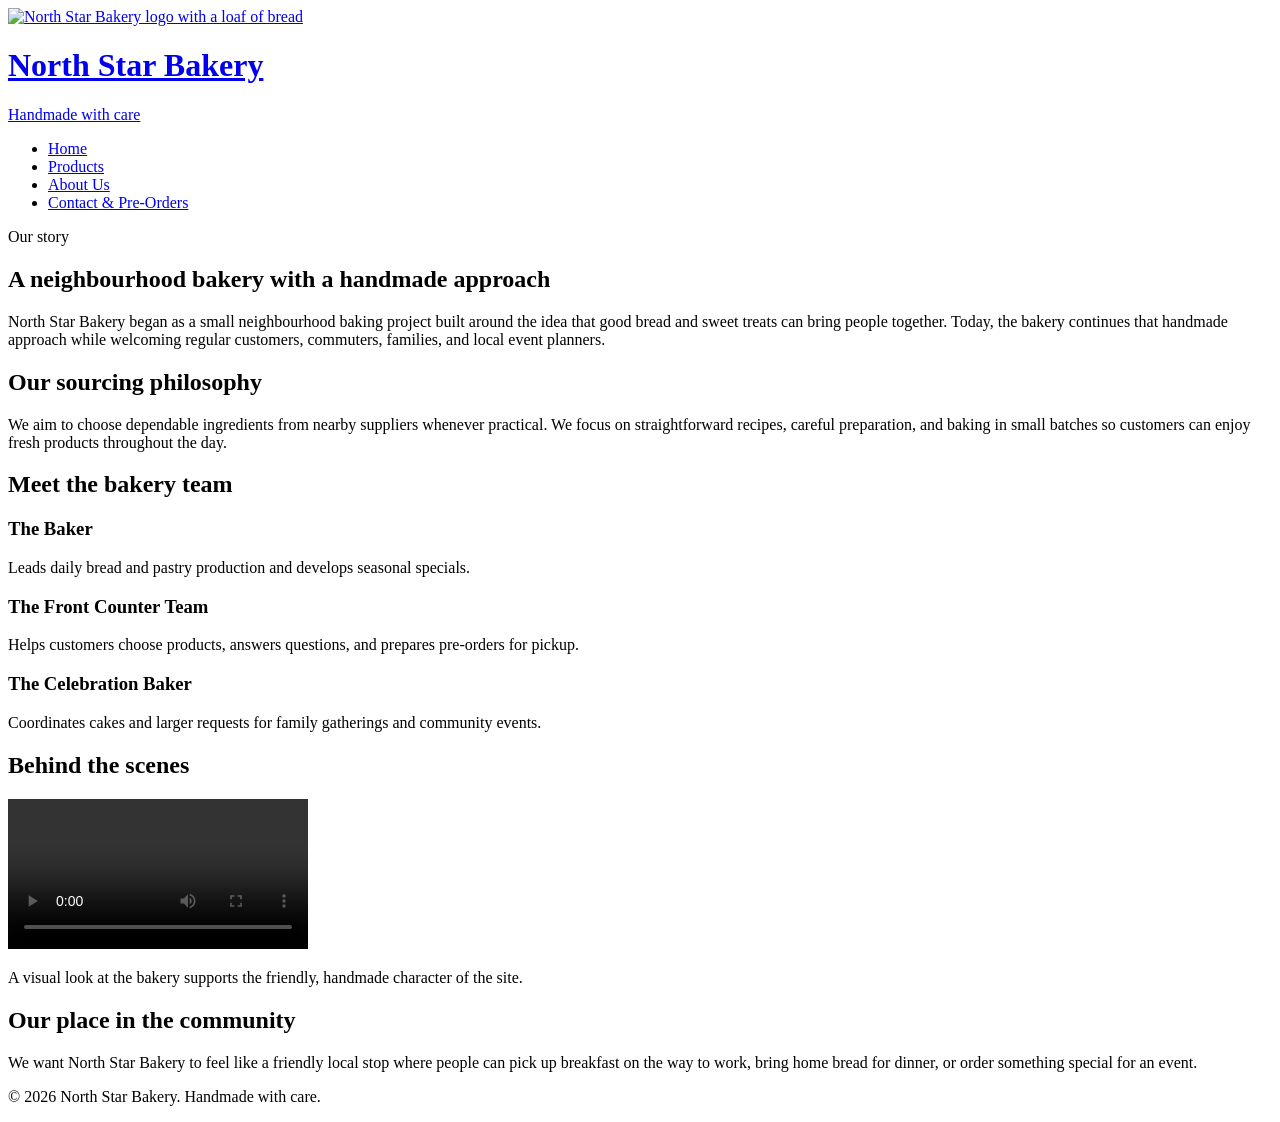
==== about.html @ d31c2c30 "Add Touchstone 4 about page" ====
<!DOCTYPE html><html lang="en"><head><meta charset="UTF-8"><meta name="viewport" content="width=device-width, initial-scale=1.0"><meta name="description" content="Learn the story, sourcing philosophy and community focus of North Star Bakery."><title>North Star Bakery | About Us</title><link rel="stylesheet" href="styles.css"><script src="script.js" defer></script></head><body><header class="site-header"><div class="header-inner"><a class="brand" href="index.html"><img src="bakery-logo.png" alt="North Star Bakery logo with a loaf of bread"><span class="brand-text"><h1>North Star Bakery</h1><p>Handmade with care</p></span></a><nav class="main-nav" aria-label="Main navigation"><ul><li><a href="index.html">Home</a></li><li><a href="products.html">Products</a></li><li><a href="about.html" aria-current="page">About Us</a></li><li><a href="contact.html">Contact &amp; Pre-Orders</a></li></ul></nav></div></header><main><section class="section section-accent"><p class="eyebrow">Our story</p><h2>A neighbourhood bakery with a handmade approach</h2><p>North Star Bakery began as a small neighbourhood baking project built around the idea that good bread and sweet treats can bring people together. Today, the bakery continues that handmade approach while welcoming regular customers, commuters, families, and local event planners.</p></section><section class="section"><h2>Our sourcing philosophy</h2><p>We aim to choose dependable ingredients from nearby suppliers whenever practical. We focus on straightforward recipes, careful preparation, and baking in small batches so customers can enjoy fresh products throughout the day.</p></section><section class="section"><h2>Meet the bakery team</h2><div class="cards"><article class="card"><h3>The Baker</h3><p>Leads daily bread and pastry production and develops seasonal specials.</p></article><article class="card"><h3>The Front Counter Team</h3><p>Helps customers choose products, answers questions, and prepares pre-orders for pickup.</p></article><article class="card"><h3>The Celebration Baker</h3><p>Coordinates cakes and larger requests for family gatherings and community events.</p></article></div></section><section class="section"><h2>Behind the scenes</h2><div class="media-frame"><video controls><source src="bakery-behind-scenes.mp4" type="video/mp4">Your browser does not support video playback. A behind-the-scenes video of North Star Bakery production is available in a supported browser.</video></div><p class="small-note">A visual look at the bakery supports the friendly, handmade character of the site.</p></section><section class="section"><h2>Our place in the community</h2><p>We want North Star Bakery to feel like a friendly local stop where people can pick up breakfast on the way to work, bring home bread for dinner, or order something special for an event.</p></section></main><footer class="site-footer"><p>&copy; 2026 North Star Bakery. Handmade with care.</p></footer></body></html>
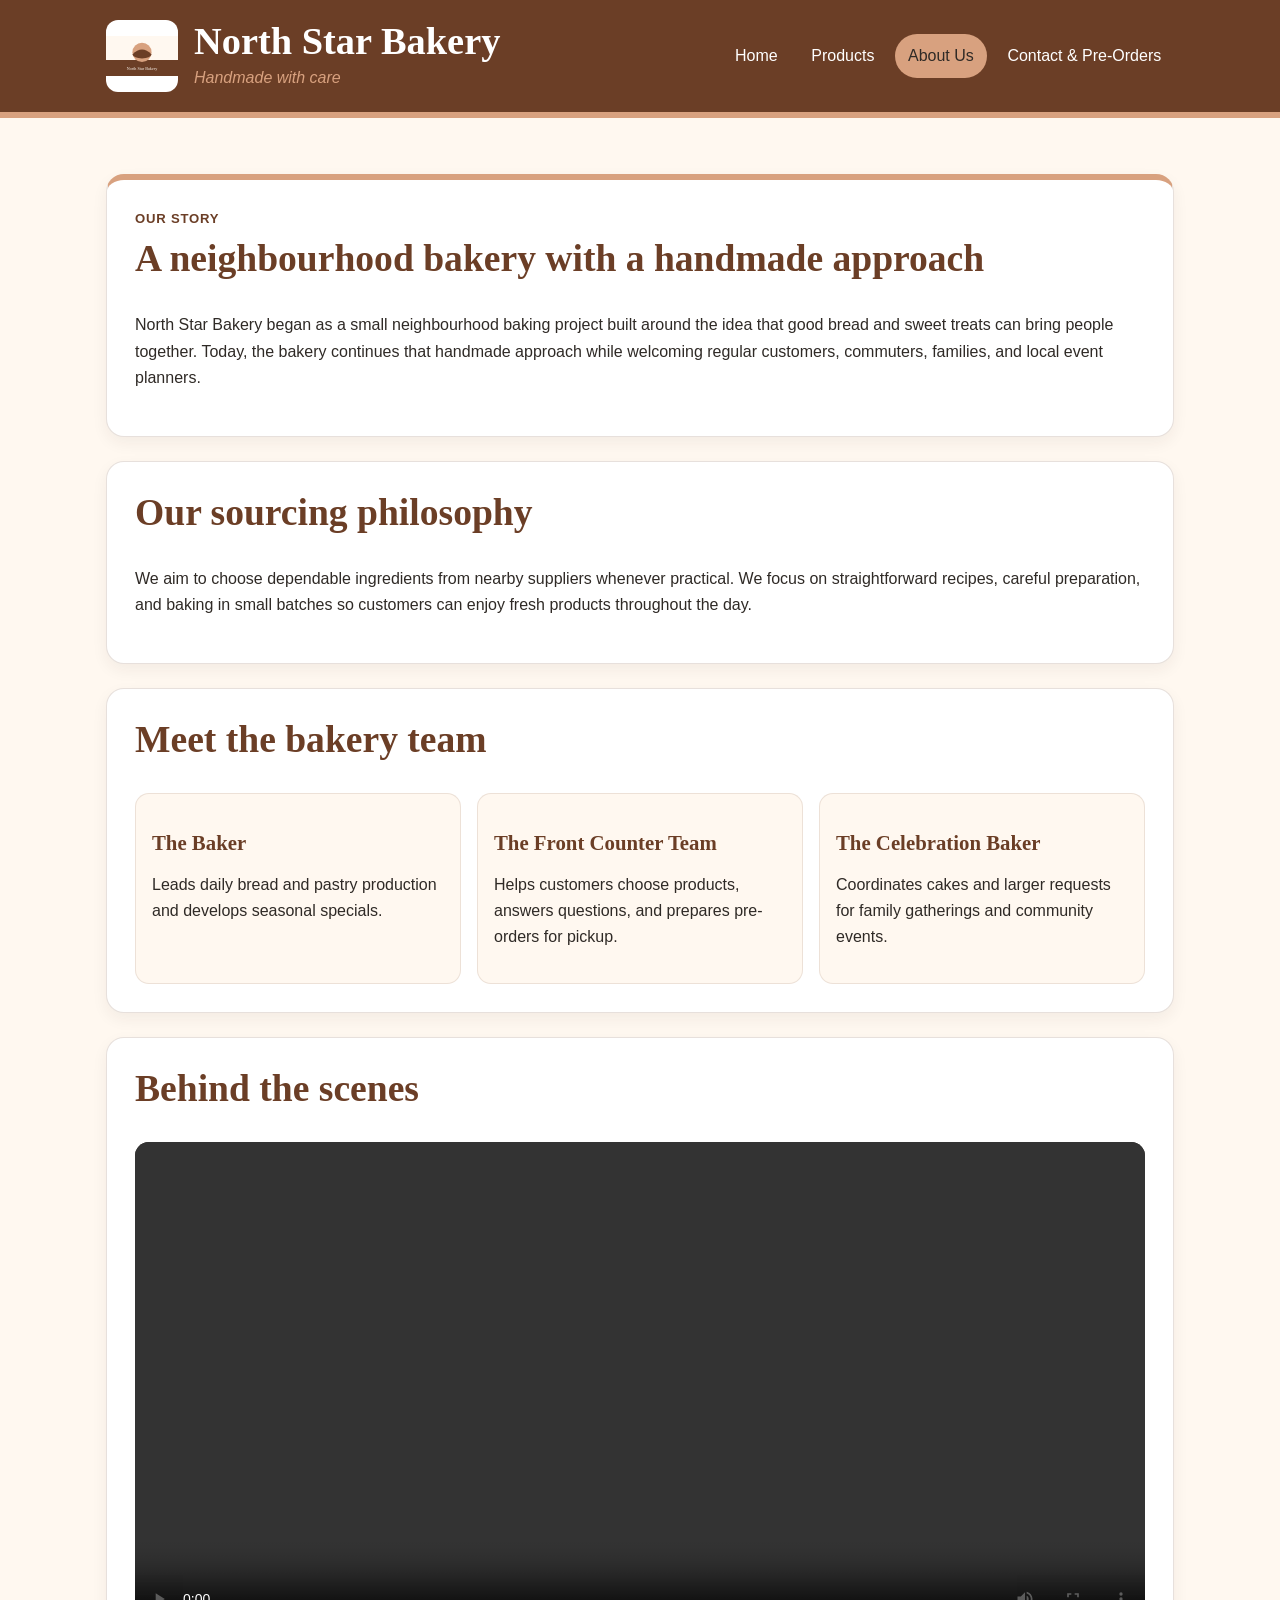
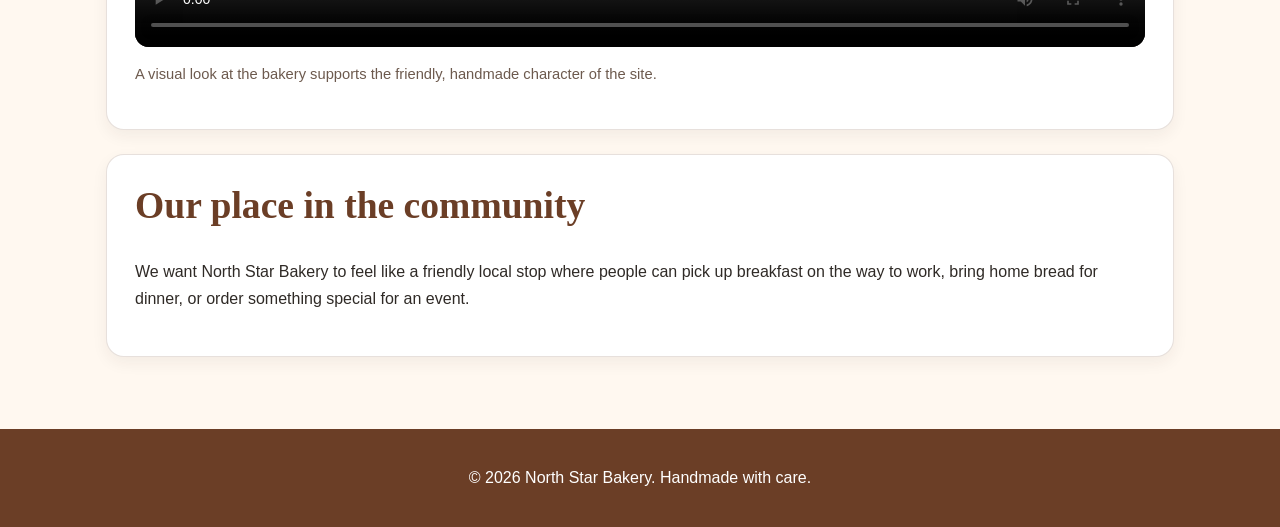
==== commit d8d5aba4: "Use local logo asset and preserve bakery video" ====
--- a/about.html
+++ b/about.html
@@ -1 +1 @@
-<!DOCTYPE html><html lang="en"><head><meta charset="UTF-8"><meta name="viewport" content="width=device-width, initial-scale=1.0"><meta name="description" content="Learn the story, sourcing philosophy and community focus of North Star Bakery."><title>North Star Bakery | About Us</title><link rel="stylesheet" href="styles.css"><script src="script.js" defer></script></head><body><header class="site-header"><div class="header-inner"><a class="brand" href="index.html"><img src="bakery-logo.png" alt="North Star Bakery logo with a loaf of bread"><span class="brand-text"><h1>North Star Bakery</h1><p>Handmade with care</p></span></a><nav class="main-nav" aria-label="Main navigation"><ul><li><a href="index.html">Home</a></li><li><a href="products.html">Products</a></li><li><a href="about.html" aria-current="page">About Us</a></li><li><a href="contact.html">Contact &amp; Pre-Orders</a></li></ul></nav></div></header><main><section class="section section-accent"><p class="eyebrow">Our story</p><h2>A neighbourhood bakery with a handmade approach</h2><p>North Star Bakery began as a small neighbourhood baking project built around the idea that good bread and sweet treats can bring people together. Today, the bakery continues that handmade approach while welcoming regular customers, commuters, families, and local event planners.</p></section><section class="section"><h2>Our sourcing philosophy</h2><p>We aim to choose dependable ingredients from nearby suppliers whenever practical. We focus on straightforward recipes, careful preparation, and baking in small batches so customers can enjoy fresh products throughout the day.</p></section><section class="section"><h2>Meet the bakery team</h2><div class="cards"><article class="card"><h3>The Baker</h3><p>Leads daily bread and pastry production and develops seasonal specials.</p></article><article class="card"><h3>The Front Counter Team</h3><p>Helps customers choose products, answers questions, and prepares pre-orders for pickup.</p></article><article class="card"><h3>The Celebration Baker</h3><p>Coordinates cakes and larger requests for family gatherings and community events.</p></article></div></section><section class="section"><h2>Behind the scenes</h2><div class="media-frame"><video controls><source src="bakery-behind-scenes.mp4" type="video/mp4">Your browser does not support video playback. A behind-the-scenes video of North Star Bakery production is available in a supported browser.</video></div><p class="small-note">A visual look at the bakery supports the friendly, handmade character of the site.</p></section><section class="section"><h2>Our place in the community</h2><p>We want North Star Bakery to feel like a friendly local stop where people can pick up breakfast on the way to work, bring home bread for dinner, or order something special for an event.</p></section></main><footer class="site-footer"><p>&copy; 2026 North Star Bakery. Handmade with care.</p></footer></body></html>+<!DOCTYPE html><html lang="en"><head><meta charset="UTF-8"><meta name="viewport" content="width=device-width, initial-scale=1.0"><meta name="description" content="Learn the story, sourcing philosophy and community focus of North Star Bakery."><title>North Star Bakery | About Us</title><link rel="stylesheet" href="styles.css"><script src="script.js" defer></script></head><body><header class="site-header"><div class="header-inner"><a class="brand" href="index.html"><img src="bakery-logo.svg" alt="North Star Bakery logo with a loaf of bread"><span class="brand-text"><h1>North Star Bakery</h1><p>Handmade with care</p></span></a><nav class="main-nav" aria-label="Main navigation"><ul><li><a href="index.html">Home</a></li><li><a href="products.html">Products</a></li><li><a href="about.html" aria-current="page">About Us</a></li><li><a href="contact.html">Contact &amp; Pre-Orders</a></li></ul></nav></div></header><main><section class="section section-accent"><p class="eyebrow">Our story</p><h2>A neighbourhood bakery with a handmade approach</h2><p>North Star Bakery began as a small neighbourhood baking project built around the idea that good bread and sweet treats can bring people together. Today, the bakery continues that handmade approach while welcoming regular customers, commuters, families, and local event planners.</p></section><section class="section"><h2>Our sourcing philosophy</h2><p>We aim to choose dependable ingredients from nearby suppliers whenever practical. We focus on straightforward recipes, careful preparation, and baking in small batches so customers can enjoy fresh products throughout the day.</p></section><section class="section"><h2>Meet the bakery team</h2><div class="cards"><article class="card"><h3>The Baker</h3><p>Leads daily bread and pastry production and develops seasonal specials.</p></article><article class="card"><h3>The Front Counter Team</h3><p>Helps customers choose products, answers questions, and prepares pre-orders for pickup.</p></article><article class="card"><h3>The Celebration Baker</h3><p>Coordinates cakes and larger requests for family gatherings and community events.</p></article></div></section><section class="section"><h2>Behind the scenes</h2><div class="media-frame"><video controls><source src="https://akalzh.github.io/north-star-bakery-touchstone3/bakery-behind-scenes.mp4" type="video/mp4">Your browser does not support video playback. A behind-the-scenes video of North Star Bakery production is available in a supported browser.</video></div><p class="small-note">A visual look at the bakery supports the friendly, handmade character of the site.</p></section><section class="section"><h2>Our place in the community</h2><p>We want North Star Bakery to feel like a friendly local stop where people can pick up breakfast on the way to work, bring home bread for dinner, or order something special for an event.</p></section></main><footer class="site-footer"><p>&copy; 2026 North Star Bakery. Handmade with care.</p></footer></body></html>
--- a/styles.css
+++ b/styles.css
@@ -0,0 +1 @@
+:root{--cream:#FFF8F0;--brown:#6B3E26;--peach:#D8A17F;--charcoal:#2F2A26;--white:#FFFFFF;--max-width:1100px}*{box-sizing:border-box}html{scroll-behavior:smooth}body{margin:0;background:var(--cream);color:var(--charcoal);font-family:Arial,Helvetica,sans-serif;line-height:1.65}img,video{max-width:100%;display:block}a{color:var(--brown)}a:focus-visible,button:focus-visible,input:focus-visible,select:focus-visible,textarea:focus-visible{outline:3px solid var(--peach);outline-offset:2px}.site-header{background:var(--brown);color:var(--white);border-bottom:6px solid var(--peach)}.header-inner{max-width:var(--max-width);margin:0 auto;padding:1.25rem 1rem}.brand{display:flex;align-items:center;gap:1rem;text-decoration:none;color:var(--white)}.brand img{width:72px;height:72px;object-fit:contain;background:var(--white);border-radius:12px}.brand-text h1{margin:0;font-family:Georgia,"Times New Roman",serif;font-size:clamp(1.65rem,5vw,2.4rem);line-height:1.05}.brand-text p{margin:.25rem 0 0;color:var(--peach);font-style:italic}.main-nav ul{list-style:none;display:flex;flex-wrap:wrap;gap:.5rem;margin:1rem 0 0;padding:0}.main-nav a{display:block;padding:.55rem .8rem;border-radius:999px;color:var(--white);text-decoration:none}.main-nav a:hover,.main-nav a[aria-current="page"]{background:var(--peach);color:var(--charcoal)}main{max-width:var(--max-width);margin:0 auto;padding:1.25rem 1rem 3rem}.hero{display:flex;flex-direction:column;gap:1.25rem;align-items:stretch;padding:1rem 0 2rem}.hero-copy{display:flex;flex-direction:column;justify-content:center}.eyebrow{margin:0 0 .4rem;color:var(--brown);font-weight:700;letter-spacing:.06em;text-transform:uppercase;font-size:.82rem}h2,h3{font-family:Georgia,"Times New Roman",serif;color:var(--brown);line-height:1.2}h2{font-size:clamp(1.65rem,4vw,2.35rem);margin-top:0}h3{font-size:1.3rem}.hero h2{margin-bottom:.7rem}.hero p{font-size:1.05rem}.button-row{display:flex;flex-wrap:wrap;gap:.75rem;margin-top:1rem}.button{display:inline-block;padding:.75rem 1rem;border-radius:10px;background:var(--brown);color:var(--white);font-weight:700;text-decoration:none}.button.secondary{background:var(--peach);color:var(--charcoal)}.hero-media{border-radius:18px;overflow:hidden;box-shadow:0 12px 26px rgba(47,42,38,.15)}.hero-media img{width:100%;height:100%;object-fit:cover}.section{margin:1.5rem 0;padding:1.4rem;background:var(--white);border:1px solid rgba(107,62,38,.16);border-radius:18px;box-shadow:0 6px 16px rgba(47,42,38,.06)}.section-accent{border-top:6px solid var(--peach)}.cards{display:flex;flex-direction:column;gap:1rem}.card{flex:1 1 0;padding:1rem;background:var(--cream);border-radius:14px;border:1px solid rgba(107,62,38,.12)}.card img{width:100%;height:220px;object-fit:cover;border-radius:12px;margin-bottom:.9rem}.card h3{margin-bottom:.45rem}.product-list{display:flex;flex-direction:column;gap:.9rem}.product-item{padding:1rem;border-left:4px solid var(--peach);background:var(--cream);border-radius:8px}.product-item strong{color:var(--brown)}figure{margin:0}figcaption{margin-top:.7rem;font-style:italic;color:#5d4c43}address{font-style:normal;background:var(--cream);border-radius:12px;padding:1rem}.media-frame{border-radius:14px;overflow:hidden;background:var(--charcoal)}.media-frame audio,.media-frame video{width:100%}form{display:flex;flex-direction:column;gap:1rem}fieldset{border:2px solid rgba(107,62,38,.22);border-radius:12px;padding:1rem}legend{padding:0 .5rem;font-family:Georgia,"Times New Roman",serif;font-weight:700;color:var(--brown)}label{display:inline-block;margin-bottom:.35rem;font-weight:700}input,select,textarea{width:100%;border:1px solid #B9AAA0;border-radius:8px;padding:.7rem .75rem;font:inherit;color:var(--charcoal);background:var(--white)}textarea{resize:vertical}button{border:0;cursor:pointer;font:inherit}.site-footer{background:var(--brown);color:var(--white);text-align:center;padding:1.25rem 1rem}.small-note{color:#6d5a4e;font-size:.92rem}.filter-panel{display:grid;gap:.5rem;margin:1rem 0;padding:1rem;background:var(--cream);border:1px solid rgba(107,62,38,.16);border-radius:12px}.filter-panel label{margin:0}.filter-panel select{max-width:420px}.product-card{display:flex;align-items:center;justify-content:space-between;gap:1rem}.product-card p{margin:.25rem 0}.favorite-button{background:var(--peach);color:var(--charcoal);padding:.65rem .8rem;border-radius:8px;font-weight:700;white-space:nowrap}.favorite-button[aria-pressed="true"]{background:var(--brown);color:var(--white)}.field-error{display:block;margin-top:.3rem;color:#8a1c1c;font-weight:700;font-size:.92rem}.form-message{margin:0;font-weight:700}.form-message.error{color:#8a1c1c}.form-message.success{color:#2e5d34}@media (min-width:720px){.header-inner{display:flex;align-items:center;justify-content:space-between;gap:1.5rem}.main-nav ul{justify-content:flex-end;margin-top:0}.hero{flex-direction:row;align-items:stretch}.hero-copy,.hero-media{flex:1 1 0}.hero-media{min-height:340px}.cards{flex-direction:row}.product-list{flex-direction:row;flex-wrap:wrap}.product-item{flex:1 1 45%}.two-column{display:flex;gap:1.25rem;align-items:flex-start}.two-column>*{flex:1 1 0}.filter-panel{grid-template-columns:auto minmax(220px,420px);align-items:center}.filter-panel .small-note{grid-column:1/-1}.product-card{flex-basis:100%}}@media (min-width:1000px){main{padding-top:2rem}.section{padding:1.75rem}}
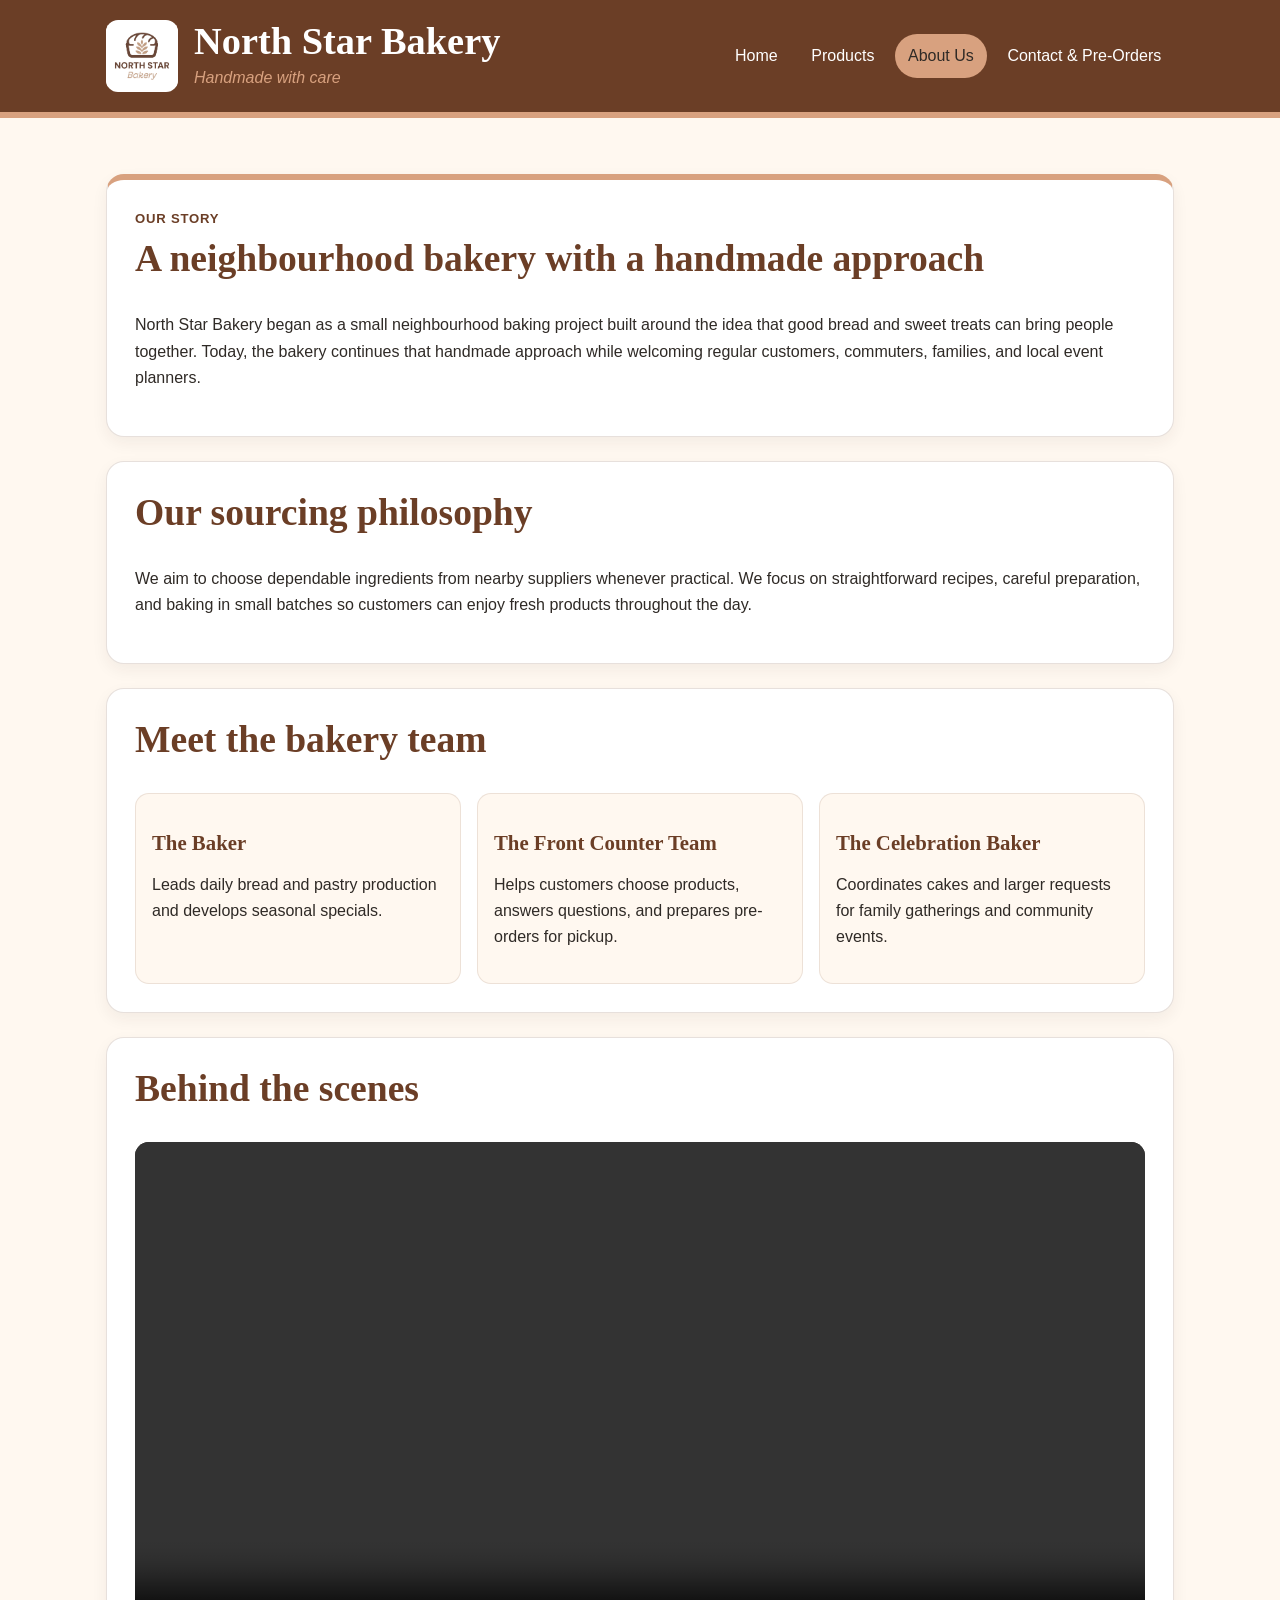
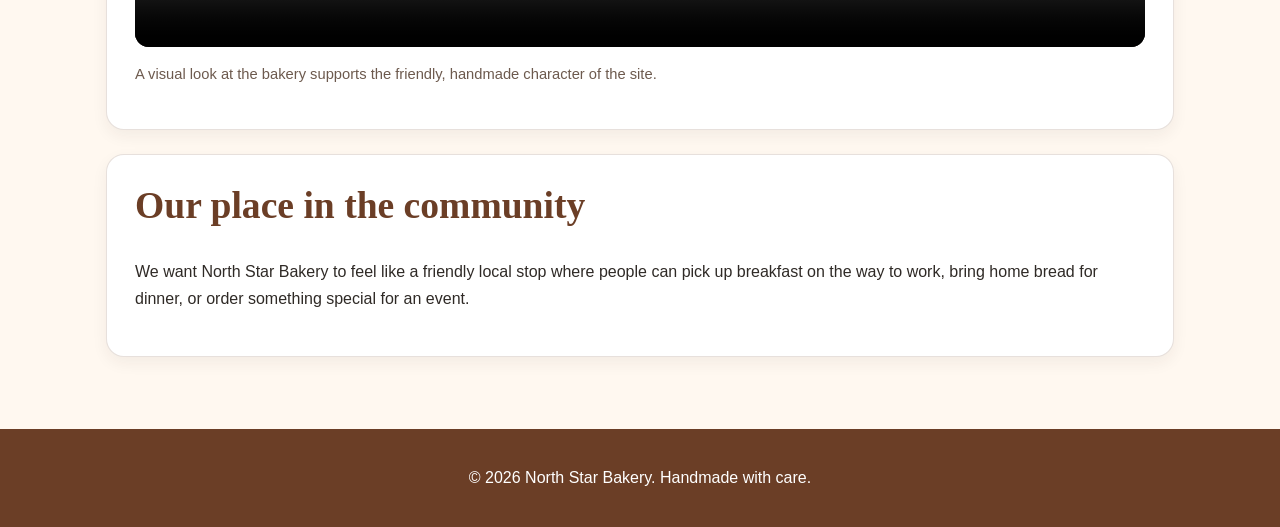
==== commit c26bb3a6: "Use local Touchstone 4 bakery assets" ====
--- a/about.html
+++ b/about.html
@@ -1 +1 @@
-<!DOCTYPE html><html lang="en"><head><meta charset="UTF-8"><meta name="viewport" content="width=device-width, initial-scale=1.0"><meta name="description" content="Learn the story, sourcing philosophy and community focus of North Star Bakery."><title>North Star Bakery | About Us</title><link rel="stylesheet" href="styles.css"><script src="script.js" defer></script></head><body><header class="site-header"><div class="header-inner"><a class="brand" href="index.html"><img src="bakery-logo.svg" alt="North Star Bakery logo with a loaf of bread"><span class="brand-text"><h1>North Star Bakery</h1><p>Handmade with care</p></span></a><nav class="main-nav" aria-label="Main navigation"><ul><li><a href="index.html">Home</a></li><li><a href="products.html">Products</a></li><li><a href="about.html" aria-current="page">About Us</a></li><li><a href="contact.html">Contact &amp; Pre-Orders</a></li></ul></nav></div></header><main><section class="section section-accent"><p class="eyebrow">Our story</p><h2>A neighbourhood bakery with a handmade approach</h2><p>North Star Bakery began as a small neighbourhood baking project built around the idea that good bread and sweet treats can bring people together. Today, the bakery continues that handmade approach while welcoming regular customers, commuters, families, and local event planners.</p></section><section class="section"><h2>Our sourcing philosophy</h2><p>We aim to choose dependable ingredients from nearby suppliers whenever practical. We focus on straightforward recipes, careful preparation, and baking in small batches so customers can enjoy fresh products throughout the day.</p></section><section class="section"><h2>Meet the bakery team</h2><div class="cards"><article class="card"><h3>The Baker</h3><p>Leads daily bread and pastry production and develops seasonal specials.</p></article><article class="card"><h3>The Front Counter Team</h3><p>Helps customers choose products, answers questions, and prepares pre-orders for pickup.</p></article><article class="card"><h3>The Celebration Baker</h3><p>Coordinates cakes and larger requests for family gatherings and community events.</p></article></div></section><section class="section"><h2>Behind the scenes</h2><div class="media-frame"><video controls><source src="https://akalzh.github.io/north-star-bakery-touchstone3/bakery-behind-scenes.mp4" type="video/mp4">Your browser does not support video playback. A behind-the-scenes video of North Star Bakery production is available in a supported browser.</video></div><p class="small-note">A visual look at the bakery supports the friendly, handmade character of the site.</p></section><section class="section"><h2>Our place in the community</h2><p>We want North Star Bakery to feel like a friendly local stop where people can pick up breakfast on the way to work, bring home bread for dinner, or order something special for an event.</p></section></main><footer class="site-footer"><p>&copy; 2026 North Star Bakery. Handmade with care.</p></footer></body></html>+<!DOCTYPE html><html lang="en"><head><meta charset="UTF-8"><meta name="viewport" content="width=device-width, initial-scale=1.0"><meta name="description" content="Learn the story, sourcing philosophy and community focus of North Star Bakery."><title>North Star Bakery | About Us</title><link rel="stylesheet" href="styles.css"><script src="script.js" defer></script></head><body><header class="site-header"><div class="header-inner"><a class="brand" href="index.html"><img src="bakery-logo.png" alt="North Star Bakery logo with a loaf of bread"><span class="brand-text"><h1>North Star Bakery</h1><p>Handmade with care</p></span></a><nav class="main-nav" aria-label="Main navigation"><ul><li><a href="index.html">Home</a></li><li><a href="products.html">Products</a></li><li><a href="about.html" aria-current="page">About Us</a></li><li><a href="contact.html">Contact &amp; Pre-Orders</a></li></ul></nav></div></header><main><section class="section section-accent"><p class="eyebrow">Our story</p><h2>A neighbourhood bakery with a handmade approach</h2><p>North Star Bakery began as a small neighbourhood baking project built around the idea that good bread and sweet treats can bring people together. Today, the bakery continues that handmade approach while welcoming regular customers, commuters, families, and local event planners.</p></section><section class="section"><h2>Our sourcing philosophy</h2><p>We aim to choose dependable ingredients from nearby suppliers whenever practical. We focus on straightforward recipes, careful preparation, and baking in small batches so customers can enjoy fresh products throughout the day.</p></section><section class="section"><h2>Meet the bakery team</h2><div class="cards"><article class="card"><h3>The Baker</h3><p>Leads daily bread and pastry production and develops seasonal specials.</p></article><article class="card"><h3>The Front Counter Team</h3><p>Helps customers choose products, answers questions, and prepares pre-orders for pickup.</p></article><article class="card"><h3>The Celebration Baker</h3><p>Coordinates cakes and larger requests for family gatherings and community events.</p></article></div></section><section class="section"><h2>Behind the scenes</h2><div class="media-frame"><video controls><source src="bakery-behind-scenes.mp4" type="video/mp4">Your browser does not support video playback. A behind-the-scenes video of North Star Bakery production is available in a supported browser.</video></div><p class="small-note">A visual look at the bakery supports the friendly, handmade character of the site.</p></section><section class="section"><h2>Our place in the community</h2><p>We want North Star Bakery to feel like a friendly local stop where people can pick up breakfast on the way to work, bring home bread for dinner, or order something special for an event.</p></section></main><footer class="site-footer"><p>&copy; 2026 North Star Bakery. Handmade with care.</p></footer></body></html>
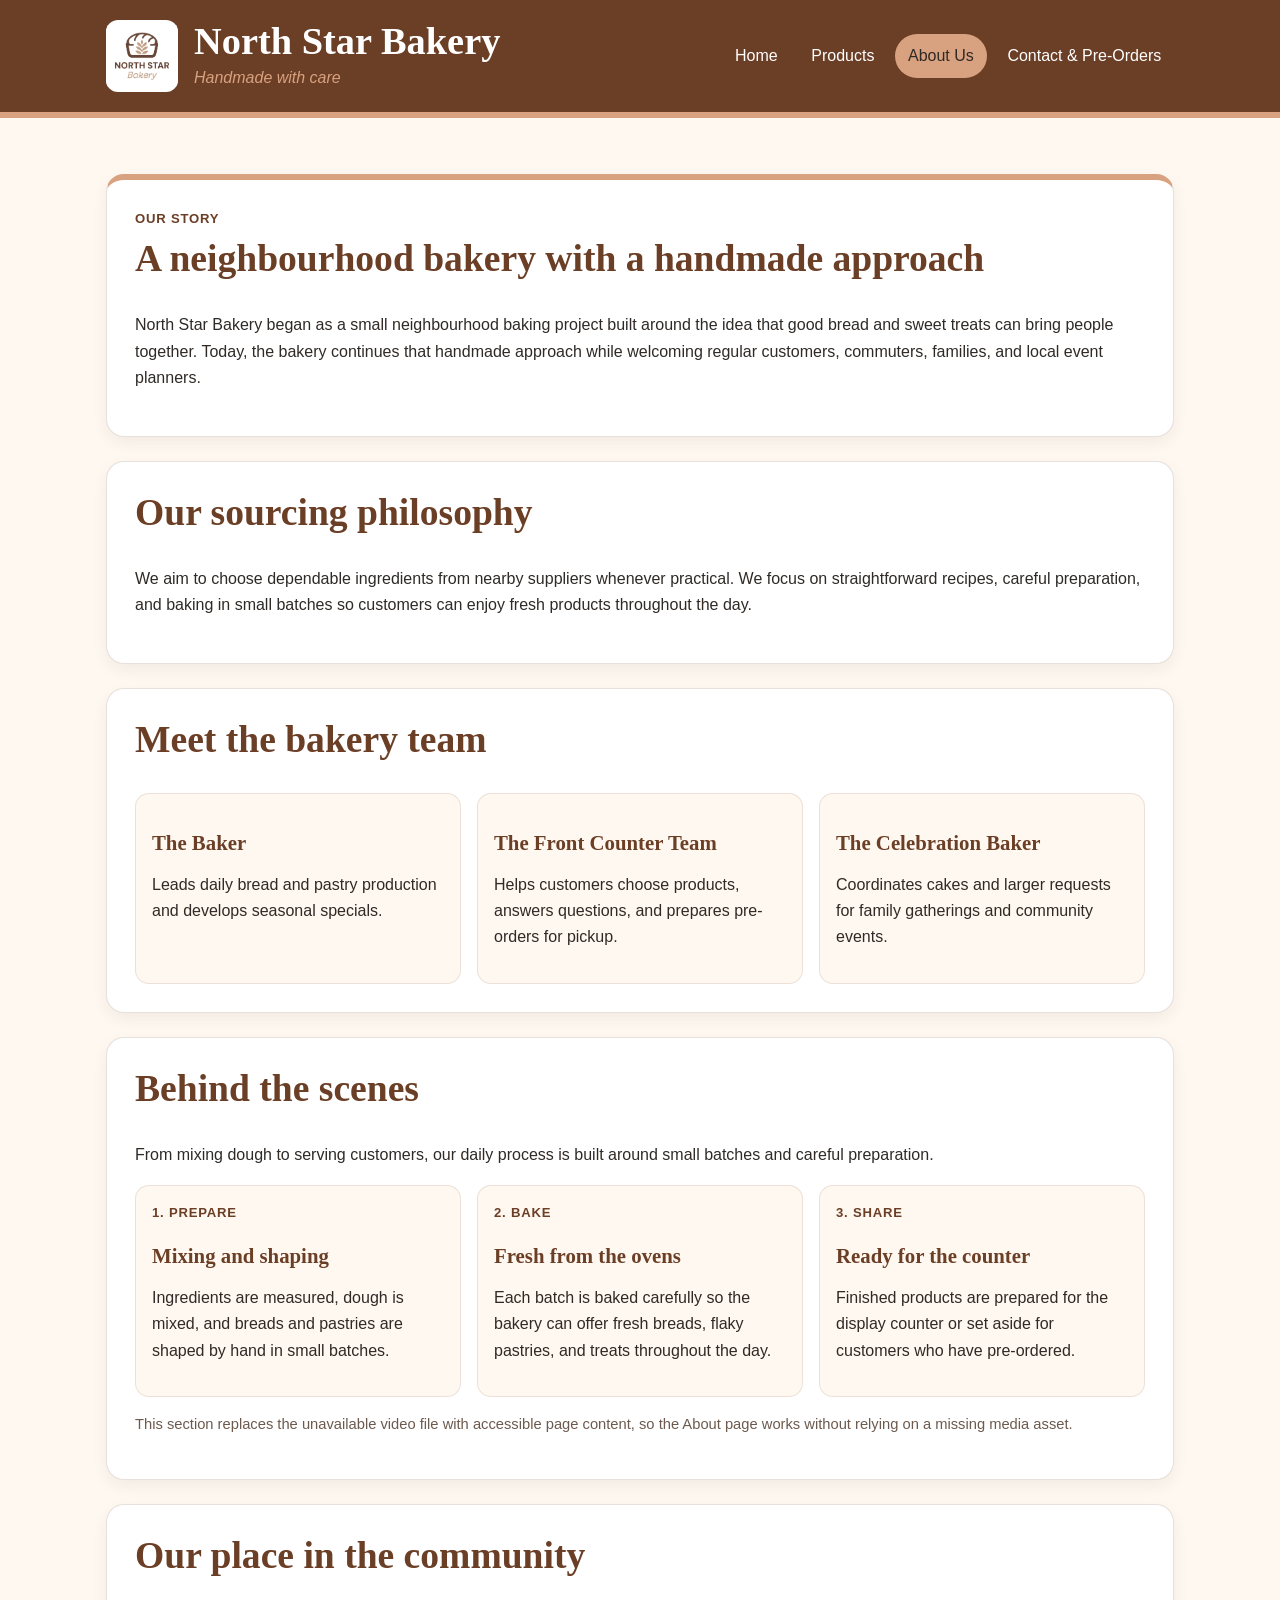
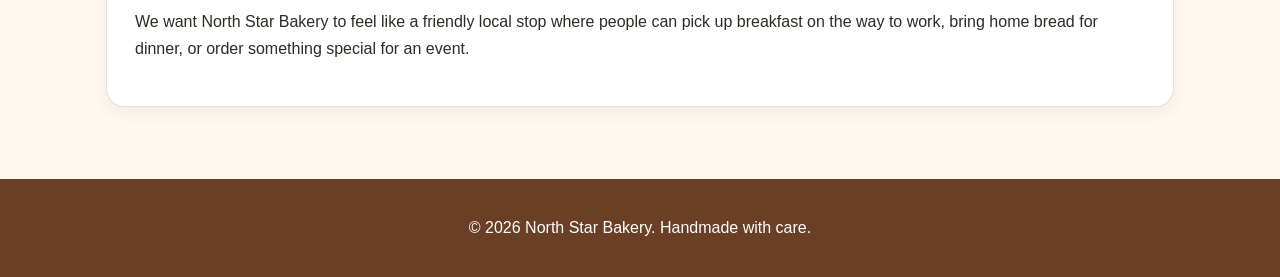
==== commit 63842b93: "Fix About page behind-the-scenes section" ====
--- a/about.html
+++ b/about.html
@@ -1 +1,95 @@
-<!DOCTYPE html><html lang="en"><head><meta charset="UTF-8"><meta name="viewport" content="width=device-width, initial-scale=1.0"><meta name="description" content="Learn the story, sourcing philosophy and community focus of North Star Bakery."><title>North Star Bakery | About Us</title><link rel="stylesheet" href="styles.css"><script src="script.js" defer></script></head><body><header class="site-header"><div class="header-inner"><a class="brand" href="index.html"><img src="bakery-logo.png" alt="North Star Bakery logo with a loaf of bread"><span class="brand-text"><h1>North Star Bakery</h1><p>Handmade with care</p></span></a><nav class="main-nav" aria-label="Main navigation"><ul><li><a href="index.html">Home</a></li><li><a href="products.html">Products</a></li><li><a href="about.html" aria-current="page">About Us</a></li><li><a href="contact.html">Contact &amp; Pre-Orders</a></li></ul></nav></div></header><main><section class="section section-accent"><p class="eyebrow">Our story</p><h2>A neighbourhood bakery with a handmade approach</h2><p>North Star Bakery began as a small neighbourhood baking project built around the idea that good bread and sweet treats can bring people together. Today, the bakery continues that handmade approach while welcoming regular customers, commuters, families, and local event planners.</p></section><section class="section"><h2>Our sourcing philosophy</h2><p>We aim to choose dependable ingredients from nearby suppliers whenever practical. We focus on straightforward recipes, careful preparation, and baking in small batches so customers can enjoy fresh products throughout the day.</p></section><section class="section"><h2>Meet the bakery team</h2><div class="cards"><article class="card"><h3>The Baker</h3><p>Leads daily bread and pastry production and develops seasonal specials.</p></article><article class="card"><h3>The Front Counter Team</h3><p>Helps customers choose products, answers questions, and prepares pre-orders for pickup.</p></article><article class="card"><h3>The Celebration Baker</h3><p>Coordinates cakes and larger requests for family gatherings and community events.</p></article></div></section><section class="section"><h2>Behind the scenes</h2><div class="media-frame"><video controls><source src="bakery-behind-scenes.mp4" type="video/mp4">Your browser does not support video playback. A behind-the-scenes video of North Star Bakery production is available in a supported browser.</video></div><p class="small-note">A visual look at the bakery supports the friendly, handmade character of the site.</p></section><section class="section"><h2>Our place in the community</h2><p>We want North Star Bakery to feel like a friendly local stop where people can pick up breakfast on the way to work, bring home bread for dinner, or order something special for an event.</p></section></main><footer class="site-footer"><p>&copy; 2026 North Star Bakery. Handmade with care.</p></footer></body></html>+<!DOCTYPE html>
+<html lang="en">
+<head>
+  <meta charset="UTF-8">
+  <meta name="viewport" content="width=device-width, initial-scale=1.0">
+  <meta name="description" content="Learn the story, sourcing philosophy and community focus of North Star Bakery.">
+  <title>North Star Bakery | About Us</title>
+  <link rel="stylesheet" href="styles.css">
+  <script src="script.js" defer></script>
+</head>
+<body>
+<header class="site-header">
+  <div class="header-inner">
+    <a class="brand" href="index.html">
+      <img src="bakery-logo.png" alt="North Star Bakery logo with a loaf of bread">
+      <span class="brand-text">
+        <h1>North Star Bakery</h1>
+        <p>Handmade with care</p>
+      </span>
+    </a>
+    <nav class="main-nav" aria-label="Main navigation">
+      <ul>
+        <li><a href="index.html">Home</a></li>
+        <li><a href="products.html">Products</a></li>
+        <li><a href="about.html" aria-current="page">About Us</a></li>
+        <li><a href="contact.html">Contact &amp; Pre-Orders</a></li>
+      </ul>
+    </nav>
+  </div>
+</header>
+
+<main>
+  <section class="section section-accent">
+    <p class="eyebrow">Our story</p>
+    <h2>A neighbourhood bakery with a handmade approach</h2>
+    <p>North Star Bakery began as a small neighbourhood baking project built around the idea that good bread and sweet treats can bring people together. Today, the bakery continues that handmade approach while welcoming regular customers, commuters, families, and local event planners.</p>
+  </section>
+
+  <section class="section">
+    <h2>Our sourcing philosophy</h2>
+    <p>We aim to choose dependable ingredients from nearby suppliers whenever practical. We focus on straightforward recipes, careful preparation, and baking in small batches so customers can enjoy fresh products throughout the day.</p>
+  </section>
+
+  <section class="section">
+    <h2>Meet the bakery team</h2>
+    <div class="cards">
+      <article class="card">
+        <h3>The Baker</h3>
+        <p>Leads daily bread and pastry production and develops seasonal specials.</p>
+      </article>
+      <article class="card">
+        <h3>The Front Counter Team</h3>
+        <p>Helps customers choose products, answers questions, and prepares pre-orders for pickup.</p>
+      </article>
+      <article class="card">
+        <h3>The Celebration Baker</h3>
+        <p>Coordinates cakes and larger requests for family gatherings and community events.</p>
+      </article>
+    </div>
+  </section>
+
+  <section class="section">
+    <h2>Behind the scenes</h2>
+    <p>From mixing dough to serving customers, our daily process is built around small batches and careful preparation.</p>
+    <div class="cards">
+      <article class="card">
+        <p class="eyebrow">1. Prepare</p>
+        <h3>Mixing and shaping</h3>
+        <p>Ingredients are measured, dough is mixed, and breads and pastries are shaped by hand in small batches.</p>
+      </article>
+      <article class="card">
+        <p class="eyebrow">2. Bake</p>
+        <h3>Fresh from the ovens</h3>
+        <p>Each batch is baked carefully so the bakery can offer fresh breads, flaky pastries, and treats throughout the day.</p>
+      </article>
+      <article class="card">
+        <p class="eyebrow">3. Share</p>
+        <h3>Ready for the counter</h3>
+        <p>Finished products are prepared for the display counter or set aside for customers who have pre-ordered.</p>
+      </article>
+    </div>
+    <p class="small-note">This section replaces the unavailable video file with accessible page content, so the About page works without relying on a missing media asset.</p>
+  </section>
+
+  <section class="section">
+    <h2>Our place in the community</h2>
+    <p>We want North Star Bakery to feel like a friendly local stop where people can pick up breakfast on the way to work, bring home bread for dinner, or order something special for an event.</p>
+  </section>
+</main>
+
+<footer class="site-footer">
+  <p>&copy; 2026 North Star Bakery. Handmade with care.</p>
+</footer>
+</body>
+</html>
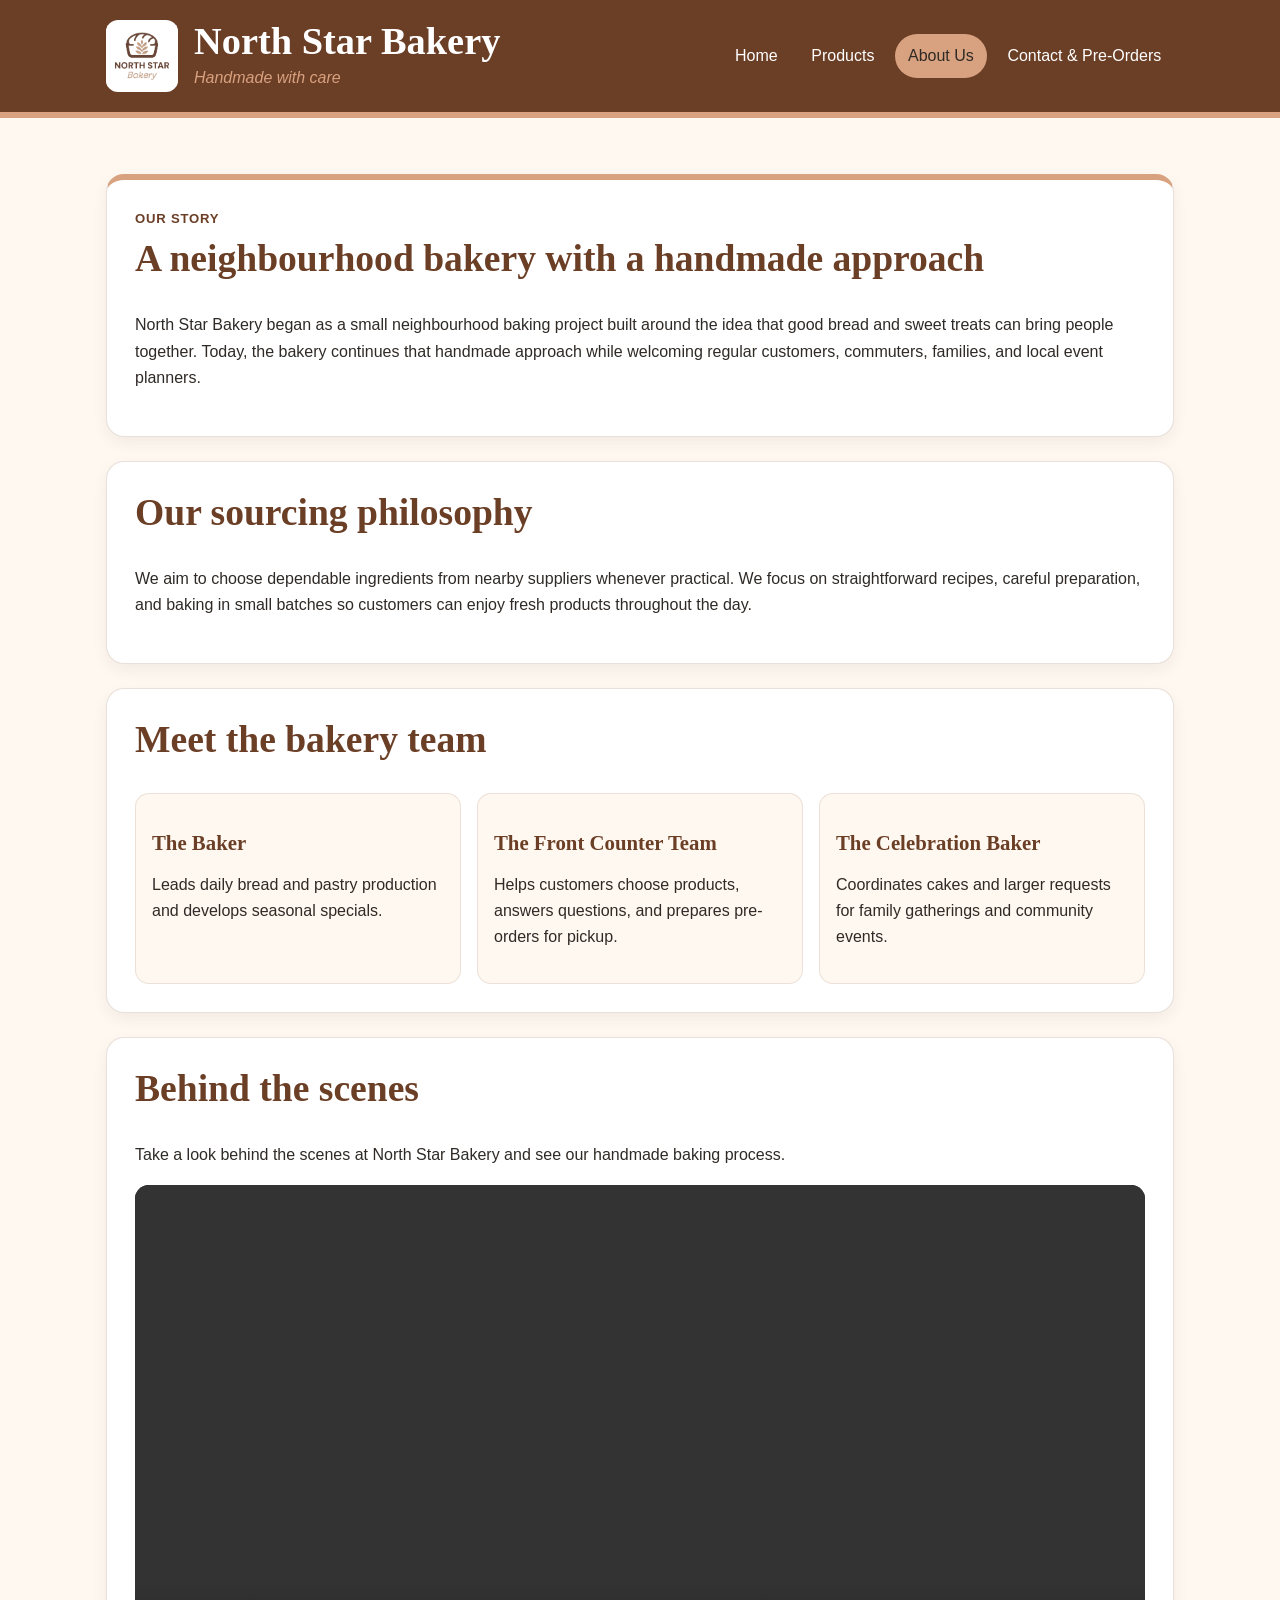
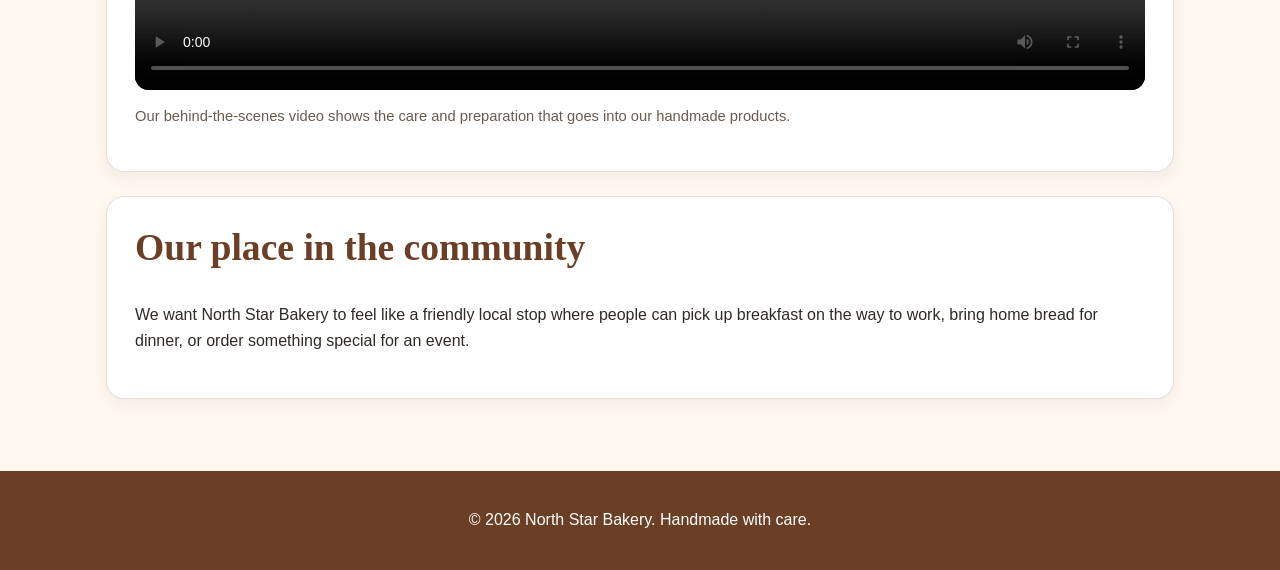
==== commit 24a3e687: "Restore behind-the-scenes video on About page" ====
--- a/about.html
+++ b/about.html
@@ -61,25 +61,14 @@
 
   <section class="section">
     <h2>Behind the scenes</h2>
-    <p>From mixing dough to serving customers, our daily process is built around small batches and careful preparation.</p>
-    <div class="cards">
-      <article class="card">
-        <p class="eyebrow">1. Prepare</p>
-        <h3>Mixing and shaping</h3>
-        <p>Ingredients are measured, dough is mixed, and breads and pastries are shaped by hand in small batches.</p>
-      </article>
-      <article class="card">
-        <p class="eyebrow">2. Bake</p>
-        <h3>Fresh from the ovens</h3>
-        <p>Each batch is baked carefully so the bakery can offer fresh breads, flaky pastries, and treats throughout the day.</p>
-      </article>
-      <article class="card">
-        <p class="eyebrow">3. Share</p>
-        <h3>Ready for the counter</h3>
-        <p>Finished products are prepared for the display counter or set aside for customers who have pre-ordered.</p>
-      </article>
+    <p>Take a look behind the scenes at North Star Bakery and see our handmade baking process.</p>
+    <div class="media-frame">
+      <video controls preload="metadata">
+        <source src="bakery-behind-scenes.mp4" type="video/mp4">
+        Your browser does not support video playback. A behind-the-scenes video of North Star Bakery is available in a supported browser.
+      </video>
     </div>
-    <p class="small-note">This section replaces the unavailable video file with accessible page content, so the About page works without relying on a missing media asset.</p>
+    <p class="small-note">Our behind-the-scenes video shows the care and preparation that goes into our handmade products.</p>
   </section>
 
   <section class="section">
